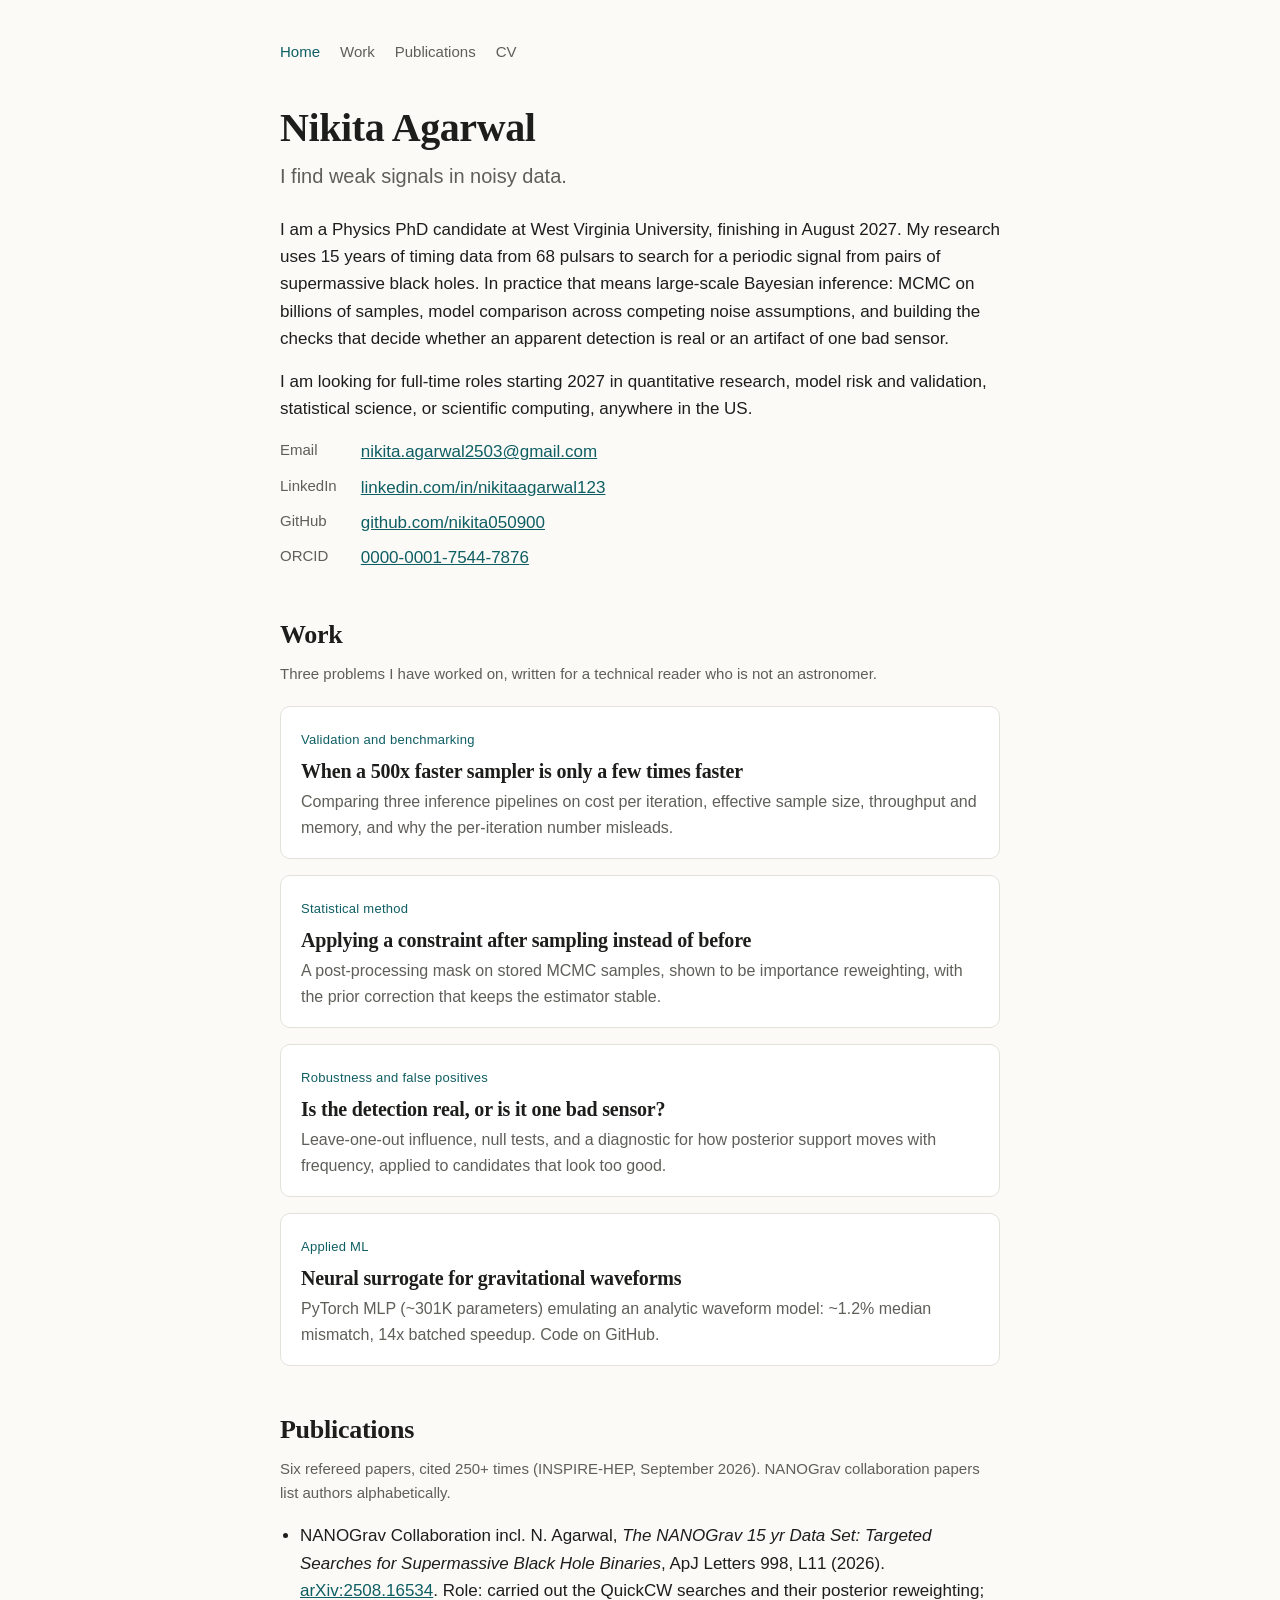
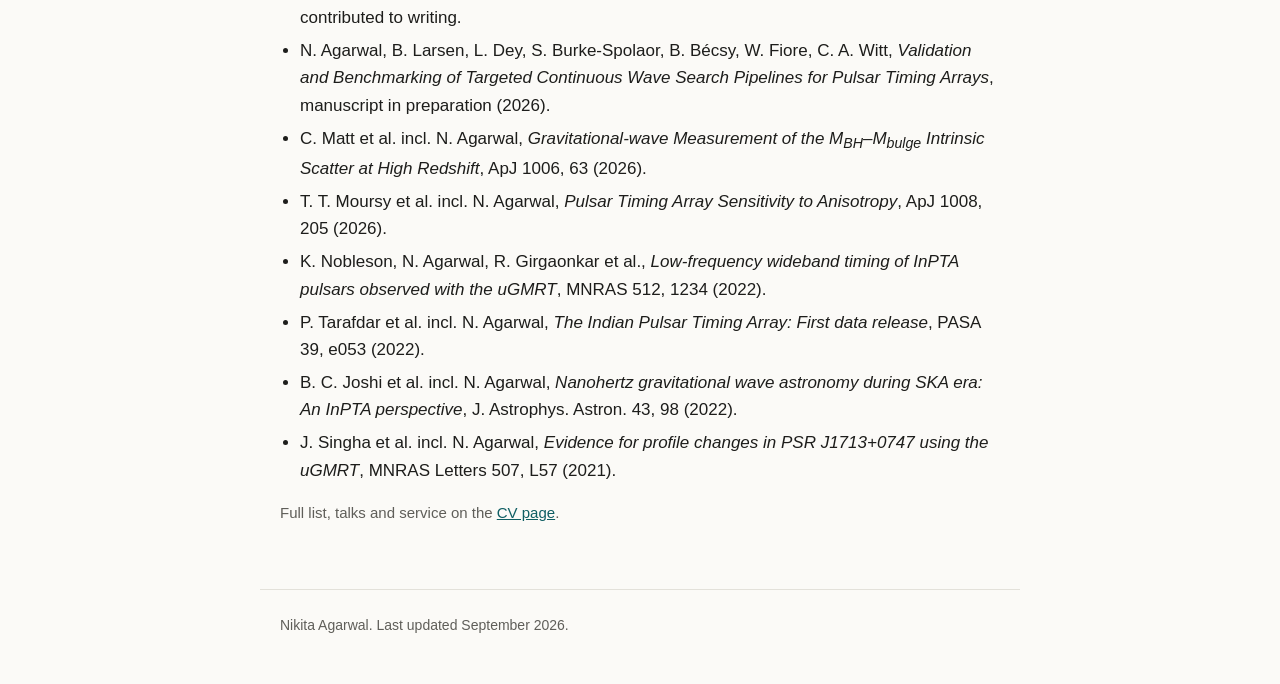
==== index.html @ 9b52d71b "Add files via upload" ====
<!doctype html>
<html lang="en">
<head>
<meta charset="utf-8">
<meta name="viewport" content="width=device-width, initial-scale=1">
<title>Nikita Agarwal</title>
<meta name="description" content="Nikita Agarwal. Physics PhD candidate working on Bayesian inference and signal detection at scale. Looking for quantitative research, model validation, statistical science and scientific computing roles starting 2027.">
<link rel="stylesheet" href="style.css">
</head>
<body>
<header>
  <nav>
    <a href="index.html" aria-current="page">Home</a>
    <a href="index.html#work">Work</a>
    <a href="index.html#publications">Publications</a>
    <a href="cv.html">CV</a>
  </nav>
  <h1>Nikita Agarwal</h1>
  <p class="lede">I find weak signals in noisy data.</p>
</header>

<main>
  <p>I am a Physics PhD candidate at West Virginia University, finishing in August 2027. My research uses 15 years of timing data from 68 pulsars to search for a periodic signal from pairs of supermassive black holes. In practice that means large-scale Bayesian inference: MCMC on billions of samples, model comparison across competing noise assumptions, and building the checks that decide whether an apparent detection is real or an artifact of one bad sensor.</p>
  <p>I am looking for full-time roles starting 2027 in quantitative research, model risk and validation, statistical science, or scientific computing, anywhere in the US.</p>

  <dl class="kv">
    <dt>Email</dt><dd><a href="mailto:nikita.agarwal2503@gmail.com">nikita.agarwal2503@gmail.com</a></dd>
    <dt>LinkedIn</dt><dd><a href="https://www.linkedin.com/in/nikitaagarwal123">linkedin.com/in/nikitaagarwal123</a></dd>
    <dt>GitHub</dt><dd><a href="https://github.com/nikita050900">github.com/nikita050900</a></dd>
    <dt>ORCID</dt><dd><a href="https://orcid.org/0000-0001-7544-7876">0000-0001-7544-7876</a></dd>
  </dl>

  <h2 id="work">Work</h2>
  <p class="meta">Three problems I have worked on, written for a technical reader who is not an astronomer.</p>
  <div class="cards">
    <a class="card" href="work/benchmarking.html">
      <span class="tag">Validation and benchmarking</span>
      <h3>When a 500x faster sampler is only a few times faster</h3>
      <p>Comparing three inference pipelines on cost per iteration, effective sample size, throughput and memory, and why the per-iteration number misleads.</p>
    </a>
    <a class="card" href="work/constraints.html">
      <span class="tag">Statistical method</span>
      <h3>Applying a constraint after sampling instead of before</h3>
      <p>A post-processing mask on stored MCMC samples, shown to be importance reweighting, with the prior correction that keeps the estimator stable.</p>
    </a>
    <a class="card" href="work/vetting.html">
      <span class="tag">Robustness and false positives</span>
      <h3>Is the detection real, or is it one bad sensor?</h3>
      <p>Leave-one-out influence, null tests, and a diagnostic for how posterior support moves with frequency, applied to candidates that look too good.</p>
    </a>
    <a class="card" href="https://github.com/nikita050900/gw-surrogate">
      <span class="tag">Applied ML</span>
      <h3>Neural surrogate for gravitational waveforms</h3>
      <p>PyTorch MLP (~301K parameters) emulating an analytic waveform model: ~1.2% median mismatch, 14x batched speedup. Code on GitHub.</p>
    </a>
  </div>

  <h2 id="publications">Publications</h2>
  <p class="meta">Six refereed papers, cited 250+ times (INSPIRE-HEP, September 2026). NANOGrav collaboration papers list authors alphabetically.</p>
  <ul>
    <li>NANOGrav Collaboration incl. N. Agarwal, <em>The NANOGrav 15 yr Data Set: Targeted Searches for Supermassive Black Hole Binaries</em>, ApJ Letters 998, L11 (2026). <a href="https://arxiv.org/abs/2508.16534">arXiv:2508.16534</a>. Role: carried out the QuickCW searches and their posterior reweighting; contributed to writing.</li>
    <li>N. Agarwal, B. Larsen, L. Dey, S. Burke-Spolaor, B. Bécsy, W. Fiore, C. A. Witt, <em>Validation and Benchmarking of Targeted Continuous Wave Search Pipelines for Pulsar Timing Arrays</em>, manuscript in preparation (2026).</li>
    <li>C. Matt et al. incl. N. Agarwal, <em>Gravitational-wave Measurement of the M<sub>BH</sub>–M<sub>bulge</sub> Intrinsic Scatter at High Redshift</em>, ApJ 1006, 63 (2026).</li>
    <li>T. T. Moursy et al. incl. N. Agarwal, <em>Pulsar Timing Array Sensitivity to Anisotropy</em>, ApJ 1008, 205 (2026).</li>
    <li>K. Nobleson, N. Agarwal, R. Girgaonkar et al., <em>Low-frequency wideband timing of InPTA pulsars observed with the uGMRT</em>, MNRAS 512, 1234 (2022).</li>
    <li>P. Tarafdar et al. incl. N. Agarwal, <em>The Indian Pulsar Timing Array: First data release</em>, PASA 39, e053 (2022).</li>
    <li>B. C. Joshi et al. incl. N. Agarwal, <em>Nanohertz gravitational wave astronomy during SKA era: An InPTA perspective</em>, J. Astrophys. Astron. 43, 98 (2022).</li>
    <li>J. Singha et al. incl. N. Agarwal, <em>Evidence for profile changes in PSR J1713+0747 using the uGMRT</em>, MNRAS Letters 507, L57 (2021).</li>
  </ul>
  <p class="meta">Full list, talks and service on the <a href="cv.html">CV page</a>.</p>
</main>

<footer>
  Nikita Agarwal. Last updated September 2026.
</footer>
</body>
</html>
---- style.css ----
:root {
  --bg: #fbfaf7;
  --fg: #1d1d1b;
  --muted: #5f5e59;
  --accent: #0f5e63;
  --line: #e3e1da;
  --card: #ffffff;
  --maxw: 760px;
}
@media (prefers-color-scheme: dark) {
  :root {
    --bg: #14151a;
    --fg: #ececea;
    --muted: #a3a29b;
    --accent: #6fc5c8;
    --line: #2b2d35;
    --card: #1b1d24;
  }
}
* { box-sizing: border-box; }
html { -webkit-text-size-adjust: 100%; }
body {
  margin: 0;
  background: var(--bg);
  color: var(--fg);
  font: 17px/1.6 -apple-system, BlinkMacSystemFont, "Segoe UI", Roboto, Helvetica, Arial, sans-serif;
}
main, header, footer { max-width: var(--maxw); margin: 0 auto; padding: 0 20px; }
header { padding-top: 40px; }
nav { display: flex; gap: 20px; font-size: 15px; margin-bottom: 40px; }
nav a { color: var(--muted); text-decoration: none; }
nav a:hover, nav a[aria-current="page"] { color: var(--accent); }
h1, h2, h3 { font-family: Georgia, "Times New Roman", serif; font-weight: 600; line-height: 1.2; letter-spacing: -0.01em; }
h1 { font-size: 40px; margin: 0 0 8px; }
h2 { font-size: 26px; margin: 48px 0 12px; }
h3 { font-size: 20px; margin: 28px 0 8px; }
.lede { font-size: 20px; color: var(--muted); margin: 0 0 24px; }
a { color: var(--accent); }
p { margin: 0 0 16px; }
.cards { display: grid; gap: 16px; margin: 20px 0; }
.card { display: block; padding: 18px 20px; border: 1px solid var(--line); border-radius: 10px; background: var(--card); text-decoration: none; color: inherit; }
.card:hover { border-color: var(--accent); }
.card h3 { margin: 0 0 6px; }
.card p { margin: 0; color: var(--muted); font-size: 16px; }
.card .tag { display: inline-block; font-size: 13px; color: var(--accent); margin-bottom: 8px; letter-spacing: 0.02em; }
ul { padding-left: 20px; }
li { margin-bottom: 6px; }
.meta { color: var(--muted); font-size: 15px; }
.kv { display: grid; grid-template-columns: 1fr; gap: 8px 24px; margin: 16px 0; }
@media (min-width: 560px) { .kv { grid-template-columns: max-content 1fr; } }
.kv dt { color: var(--muted); font-size: 15px; }
.kv dd { margin: 0; }
footer { border-top: 1px solid var(--line); margin-top: 64px; padding: 24px 20px 48px; color: var(--muted); font-size: 14px; }
figure { margin: 24px 0; padding: 16px 20px; border-left: 3px solid var(--accent); background: var(--card); border-radius: 0 8px 8px 0; }
figure p { margin: 0; }
figcaption { color: var(--muted); font-size: 14px; margin-top: 8px; }
table { border-collapse: collapse; width: 100%; font-size: 15px; margin: 16px 0; }
th, td { text-align: left; padding: 8px 10px; border-bottom: 1px solid var(--line); vertical-align: top; }
th { color: var(--muted); font-weight: 600; }
code { font-family: ui-monospace, SFMono-Regular, Menlo, monospace; font-size: 0.92em; }
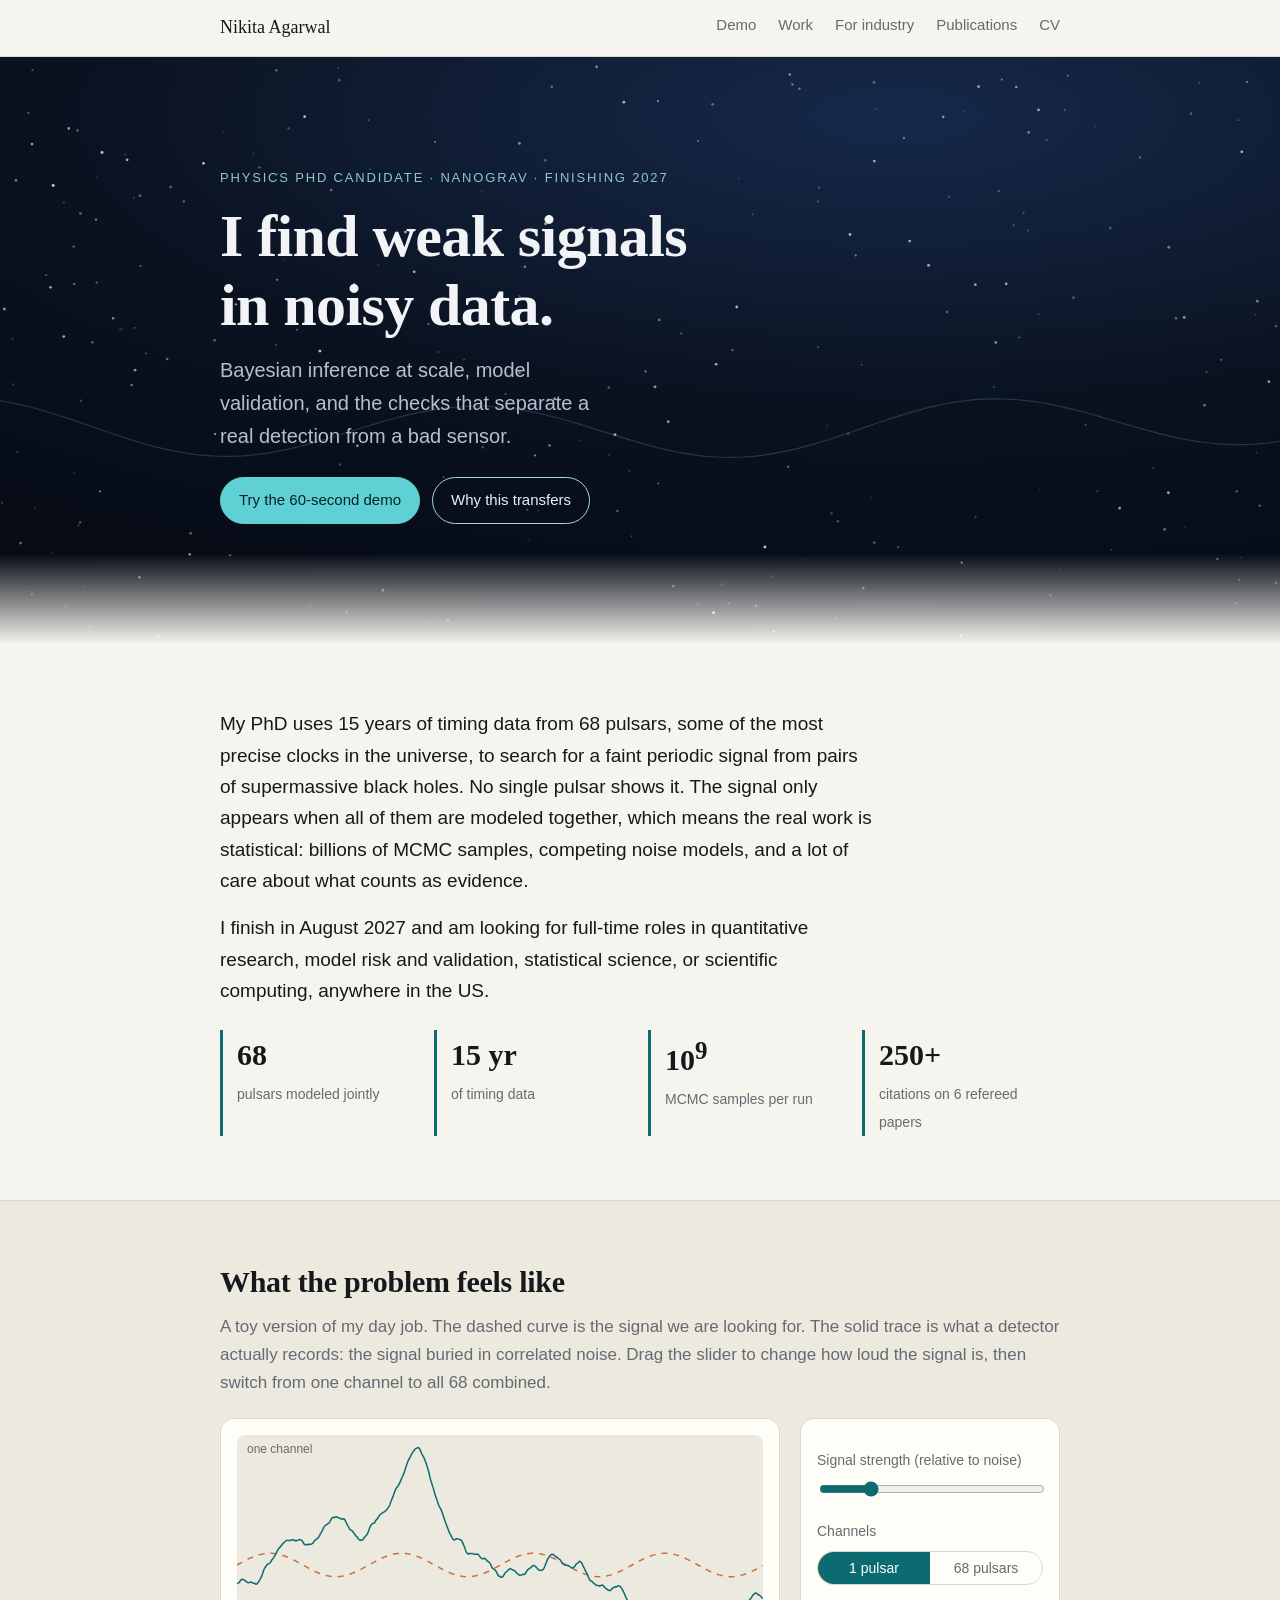
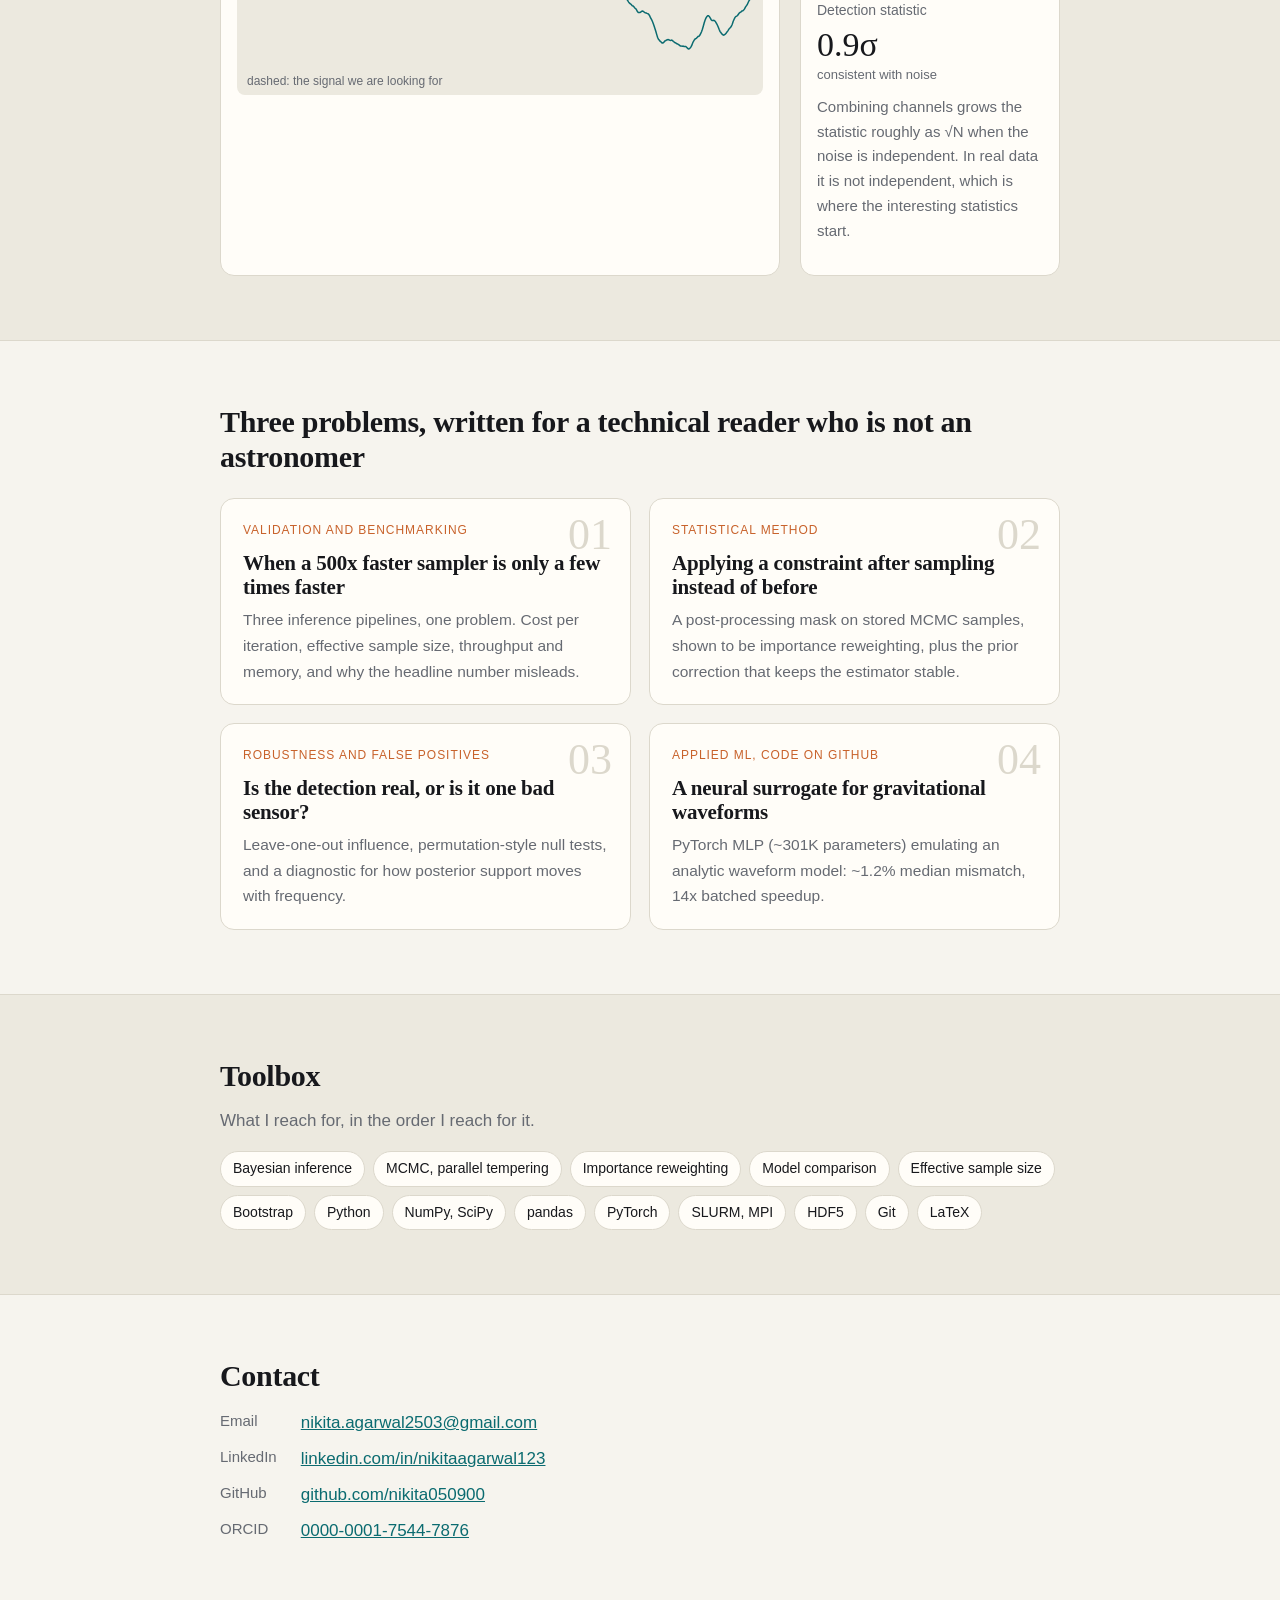
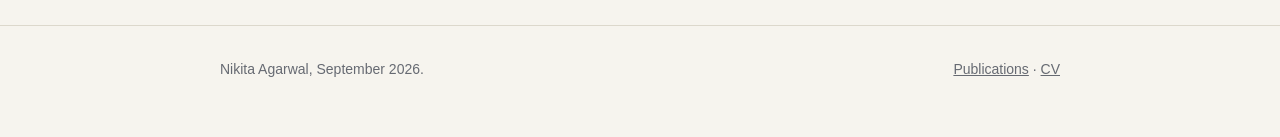
==== commit 242ca5e1: "Add files via upload" ====
--- a/index.html
+++ b/index.html
@@ -4,74 +4,128 @@
 <meta charset="utf-8">
 <meta name="viewport" content="width=device-width, initial-scale=1">
 <title>Nikita Agarwal</title>
-<meta name="description" content="Nikita Agarwal. Physics PhD candidate working on Bayesian inference and signal detection at scale. Looking for quantitative research, model validation, statistical science and scientific computing roles starting 2027.">
+<meta name="description" content="Nikita Agarwal finds weak signals in noisy data. Physics PhD candidate working on Bayesian inference at scale; looking for quantitative research, model validation, statistical science and scientific computing roles from 2027.">
 <link rel="stylesheet" href="style.css">
 </head>
 <body>
-<header>
-  <nav>
-    <a href="index.html" aria-current="page">Home</a>
-    <a href="index.html#work">Work</a>
-    <a href="index.html#publications">Publications</a>
-    <a href="cv.html">CV</a>
-  </nav>
-  <h1>Nikita Agarwal</h1>
-  <p class="lede">I find weak signals in noisy data.</p>
+
+<div class="nav"><div class="wrap">
+  <a class="brand" href="index.html">Nikita Agarwal</a>
+  <ul>
+    <li><a href="#demo">Demo</a></li>
+    <li><a href="#work">Work</a></li>
+    <li><a href="industry.html">For industry</a></li>
+    <li><a href="publications.html">Publications</a></li>
+    <li><a href="cv.html">CV</a></li>
+  </ul>
+</div></div>
+
+<header class="hero">
+  <canvas id="heroCanvas" aria-hidden="true"></canvas>
+  <div class="wrap">
+    <div>
+      <div class="eyebrow">Physics PhD candidate · NANOGrav · finishing 2027</div>
+      <h1>I find weak signals in noisy data.</h1>
+      <p class="tag">Bayesian inference at scale, model validation, and the checks that separate a real detection from a bad sensor.</p>
+      <div class="cta">
+        <a class="btn primary" href="#demo">Try the 60-second demo</a>
+        <a class="btn" href="industry.html">Why this transfers</a>
+      </div>
+    </div>
+    <img class="portrait" src="photo.jpg" alt="Nikita Agarwal" onerror="this.hidden=true">
+  </div>
 </header>
 
-<main>
-  <p>I am a Physics PhD candidate at West Virginia University, finishing in August 2027. My research uses 15 years of timing data from 68 pulsars to search for a periodic signal from pairs of supermassive black holes. In practice that means large-scale Bayesian inference: MCMC on billions of samples, model comparison across competing noise assumptions, and building the checks that decide whether an apparent detection is real or an artifact of one bad sensor.</p>
-  <p>I am looking for full-time roles starting 2027 in quantitative research, model risk and validation, statistical science, or scientific computing, anywhere in the US.</p>
+<section id="about">
+  <div class="wrap reveal">
+    <p class="lead">My PhD uses 15 years of timing data from 68 pulsars, some of the most precise clocks in the universe, to search for a faint periodic signal from pairs of supermassive black holes. No single pulsar shows it. The signal only appears when all of them are modeled together, which means the real work is statistical: billions of MCMC samples, competing noise models, and a lot of care about what counts as evidence.</p>
+    <p class="lead">I finish in August 2027 and am looking for full-time roles in quantitative research, model risk and validation, statistical science, or scientific computing, anywhere in the US.</p>
+    <div class="facts">
+      <div class="fact"><b>68</b><span>pulsars modeled jointly</span></div>
+      <div class="fact"><b>15 yr</b><span>of timing data</span></div>
+      <div class="fact"><b>10<sup>9</sup></b><span>MCMC samples per run</span></div>
+      <div class="fact"><b>250+</b><span>citations on 6 refereed papers</span></div>
+    </div>
+  </div>
+</section>
 
-  <dl class="kv">
-    <dt>Email</dt><dd><a href="mailto:nikita.agarwal2503@gmail.com">nikita.agarwal2503@gmail.com</a></dd>
-    <dt>LinkedIn</dt><dd><a href="https://www.linkedin.com/in/nikitaagarwal123">linkedin.com/in/nikitaagarwal123</a></dd>
-    <dt>GitHub</dt><dd><a href="https://github.com/nikita050900">github.com/nikita050900</a></dd>
-    <dt>ORCID</dt><dd><a href="https://orcid.org/0000-0001-7544-7876">0000-0001-7544-7876</a></dd>
-  </dl>
+<section id="demo" class="alt">
+  <div class="wrap reveal">
+    <h2>What the problem feels like</h2>
+    <p class="muted">A toy version of my day job. The dashed curve is the signal we are looking for. The solid trace is what a detector actually records: the signal buried in correlated noise. Drag the slider to change how loud the signal is, then switch from one channel to all 68 combined.</p>
+    <div class="demo">
+      <div class="panel"><canvas id="demoCanvas"></canvas></div>
+      <div class="panel">
+        <label for="amp">Signal strength (relative to noise)</label>
+        <input id="amp" type="range" min="0" max="120" value="25">
+        <label>Channels</label>
+        <div class="seg">
+          <button type="button" data-mode="one" class="on">1 pulsar</button>
+          <button type="button" data-mode="all">68 pulsars</button>
+        </div>
+        <label>Detection statistic</label>
+        <div class="stat"><span id="snr">0.0σ</span><small id="verdict">consistent with noise</small></div>
+        <p class="small muted" style="margin-top:14px">Combining channels grows the statistic roughly as √N when the noise is independent. In real data it is not independent, which is where the interesting statistics start.</p>
+      </div>
+    </div>
+  </div>
+</section>
 
-  <h2 id="work">Work</h2>
-  <p class="meta">Three problems I have worked on, written for a technical reader who is not an astronomer.</p>
-  <div class="cards">
-    <a class="card" href="work/benchmarking.html">
-      <span class="tag">Validation and benchmarking</span>
-      <h3>When a 500x faster sampler is only a few times faster</h3>
-      <p>Comparing three inference pipelines on cost per iteration, effective sample size, throughput and memory, and why the per-iteration number misleads.</p>
-    </a>
-    <a class="card" href="work/constraints.html">
-      <span class="tag">Statistical method</span>
-      <h3>Applying a constraint after sampling instead of before</h3>
-      <p>A post-processing mask on stored MCMC samples, shown to be importance reweighting, with the prior correction that keeps the estimator stable.</p>
-    </a>
-    <a class="card" href="work/vetting.html">
-      <span class="tag">Robustness and false positives</span>
-      <h3>Is the detection real, or is it one bad sensor?</h3>
-      <p>Leave-one-out influence, null tests, and a diagnostic for how posterior support moves with frequency, applied to candidates that look too good.</p>
-    </a>
-    <a class="card" href="https://github.com/nikita050900/gw-surrogate">
-      <span class="tag">Applied ML</span>
-      <h3>Neural surrogate for gravitational waveforms</h3>
-      <p>PyTorch MLP (~301K parameters) emulating an analytic waveform model: ~1.2% median mismatch, 14x batched speedup. Code on GitHub.</p>
-    </a>
+<section id="work">
+  <div class="wrap reveal">
+    <h2>Three problems, written for a technical reader who is not an astronomer</h2>
+    <div class="grid">
+      <a class="card" href="work/benchmarking.html">
+        <span class="num">01</span>
+        <div class="kicker">Validation and benchmarking</div>
+        <h3>When a 500x faster sampler is only a few times faster</h3>
+        <p>Three inference pipelines, one problem. Cost per iteration, effective sample size, throughput and memory, and why the headline number misleads.</p>
+      </a>
+      <a class="card" href="work/constraints.html">
+        <span class="num">02</span>
+        <div class="kicker">Statistical method</div>
+        <h3>Applying a constraint after sampling instead of before</h3>
+        <p>A post-processing mask on stored MCMC samples, shown to be importance reweighting, plus the prior correction that keeps the estimator stable.</p>
+      </a>
+      <a class="card" href="work/vetting.html">
+        <span class="num">03</span>
+        <div class="kicker">Robustness and false positives</div>
+        <h3>Is the detection real, or is it one bad sensor?</h3>
+        <p>Leave-one-out influence, permutation-style null tests, and a diagnostic for how posterior support moves with frequency.</p>
+      </a>
+      <a class="card" href="https://github.com/nikita050900/gw-surrogate">
+        <span class="num">04</span>
+        <div class="kicker">Applied ML, code on GitHub</div>
+        <h3>A neural surrogate for gravitational waveforms</h3>
+        <p>PyTorch MLP (~301K parameters) emulating an analytic waveform model: ~1.2% median mismatch, 14x batched speedup.</p>
+      </a>
+    </div>
   </div>
+</section>
 
-  <h2 id="publications">Publications</h2>
-  <p class="meta">Six refereed papers, cited 250+ times (INSPIRE-HEP, September 2026). NANOGrav collaboration papers list authors alphabetically.</p>
-  <ul>
-    <li>NANOGrav Collaboration incl. N. Agarwal, <em>The NANOGrav 15 yr Data Set: Targeted Searches for Supermassive Black Hole Binaries</em>, ApJ Letters 998, L11 (2026). <a href="https://arxiv.org/abs/2508.16534">arXiv:2508.16534</a>. Role: carried out the QuickCW searches and their posterior reweighting; contributed to writing.</li>
-    <li>N. Agarwal, B. Larsen, L. Dey, S. Burke-Spolaor, B. Bécsy, W. Fiore, C. A. Witt, <em>Validation and Benchmarking of Targeted Continuous Wave Search Pipelines for Pulsar Timing Arrays</em>, manuscript in preparation (2026).</li>
-    <li>C. Matt et al. incl. N. Agarwal, <em>Gravitational-wave Measurement of the M<sub>BH</sub>–M<sub>bulge</sub> Intrinsic Scatter at High Redshift</em>, ApJ 1006, 63 (2026).</li>
-    <li>T. T. Moursy et al. incl. N. Agarwal, <em>Pulsar Timing Array Sensitivity to Anisotropy</em>, ApJ 1008, 205 (2026).</li>
-    <li>K. Nobleson, N. Agarwal, R. Girgaonkar et al., <em>Low-frequency wideband timing of InPTA pulsars observed with the uGMRT</em>, MNRAS 512, 1234 (2022).</li>
-    <li>P. Tarafdar et al. incl. N. Agarwal, <em>The Indian Pulsar Timing Array: First data release</em>, PASA 39, e053 (2022).</li>
-    <li>B. C. Joshi et al. incl. N. Agarwal, <em>Nanohertz gravitational wave astronomy during SKA era: An InPTA perspective</em>, J. Astrophys. Astron. 43, 98 (2022).</li>
-    <li>J. Singha et al. incl. N. Agarwal, <em>Evidence for profile changes in PSR J1713+0747 using the uGMRT</em>, MNRAS Letters 507, L57 (2021).</li>
-  </ul>
-  <p class="meta">Full list, talks and service on the <a href="cv.html">CV page</a>.</p>
-</main>
+<section id="toolbox" class="alt">
+  <div class="wrap reveal">
+    <h2>Toolbox</h2>
+    <p class="muted">What I reach for, in the order I reach for it.</p>
+    <div class="chips">
+      <span class="chip">Bayesian inference</span><span class="chip">MCMC, parallel tempering</span><span class="chip">Importance reweighting</span><span class="chip">Model comparison</span><span class="chip">Effective sample size</span><span class="chip">Bootstrap</span><span class="chip">Python</span><span class="chip">NumPy, SciPy</span><span class="chip">pandas</span><span class="chip">PyTorch</span><span class="chip">SLURM, MPI</span><span class="chip">HDF5</span><span class="chip">Git</span><span class="chip">LaTeX</span>
+    </div>
+  </div>
+</section>
 
-<footer>
-  Nikita Agarwal. Last updated September 2026.
-</footer>
+<section id="contact">
+  <div class="wrap reveal">
+    <h2>Contact</h2>
+    <dl class="kv">
+      <dt>Email</dt><dd><a href="mailto:nikita.agarwal2503@gmail.com">nikita.agarwal2503@gmail.com</a></dd>
+      <dt>LinkedIn</dt><dd><a href="https://www.linkedin.com/in/nikitaagarwal123">linkedin.com/in/nikitaagarwal123</a></dd>
+      <dt>GitHub</dt><dd><a href="https://github.com/nikita050900">github.com/nikita050900</a></dd>
+      <dt>ORCID</dt><dd><a href="https://orcid.org/0000-0001-7544-7876">0000-0001-7544-7876</a></dd>
+    </dl>
+  </div>
+</section>
+
+<footer><div class="wrap"><span>Nikita Agarwal, September 2026.</span><span><a href="publications.html">Publications</a> · <a href="cv.html">CV</a></span></div></footer>
+<script src="script.js"></script>
 </body>
 </html>
--- a/style.css
+++ b/style.css
@@ -1,60 +1,144 @@
 :root {
-  --bg: #fbfaf7;
-  --fg: #1d1d1b;
-  --muted: #5f5e59;
-  --accent: #0f5e63;
-  --line: #e3e1da;
-  --card: #ffffff;
-  --maxw: 760px;
+  --bg: #f6f4ee;
+  --bg2: #ecE9df;
+  --fg: #17181c;
+  --muted: #666a72;
+  --accent: #0b6b70;
+  --accent2: #c8622b;
+  --line: #dcd8cc;
+  --card: #fffdf8;
+  --maxw: 880px;
+  --serif: Georgia, "Times New Roman", serif;
+  --sans: -apple-system, BlinkMacSystemFont, "Segoe UI", Roboto, Helvetica, Arial, sans-serif;
 }
 @media (prefers-color-scheme: dark) {
   :root {
-    --bg: #14151a;
-    --fg: #ececea;
-    --muted: #a3a29b;
-    --accent: #6fc5c8;
-    --line: #2b2d35;
-    --card: #1b1d24;
+    --bg: #101216; --bg2: #171a20; --fg: #ebe9e2; --muted: #9a9ea8;
+    --accent: #5fd0d3; --accent2: #f0925f; --line: #262a33; --card: #171a20;
   }
 }
 * { box-sizing: border-box; }
-html { -webkit-text-size-adjust: 100%; }
-body {
-  margin: 0;
-  background: var(--bg);
-  color: var(--fg);
-  font: 17px/1.6 -apple-system, BlinkMacSystemFont, "Segoe UI", Roboto, Helvetica, Arial, sans-serif;
-}
-main, header, footer { max-width: var(--maxw); margin: 0 auto; padding: 0 20px; }
-header { padding-top: 40px; }
-nav { display: flex; gap: 20px; font-size: 15px; margin-bottom: 40px; }
-nav a { color: var(--muted); text-decoration: none; }
-nav a:hover, nav a[aria-current="page"] { color: var(--accent); }
-h1, h2, h3 { font-family: Georgia, "Times New Roman", serif; font-weight: 600; line-height: 1.2; letter-spacing: -0.01em; }
-h1 { font-size: 40px; margin: 0 0 8px; }
-h2 { font-size: 26px; margin: 48px 0 12px; }
-h3 { font-size: 20px; margin: 28px 0 8px; }
-.lede { font-size: 20px; color: var(--muted); margin: 0 0 24px; }
+html { scroll-behavior: smooth; -webkit-text-size-adjust: 100%; }
+body { margin: 0; background: var(--bg); color: var(--fg); font: 17px/1.65 var(--sans); }
 a { color: var(--accent); }
+h1, h2, h3 { font-family: var(--serif); font-weight: 600; line-height: 1.15; letter-spacing: -0.01em; margin: 0; }
+h2 { font-size: 30px; margin-bottom: 14px; }
+h3 { font-size: 21px; }
 p { margin: 0 0 16px; }
-.cards { display: grid; gap: 16px; margin: 20px 0; }
-.card { display: block; padding: 18px 20px; border: 1px solid var(--line); border-radius: 10px; background: var(--card); text-decoration: none; color: inherit; }
-.card:hover { border-color: var(--accent); }
-.card h3 { margin: 0 0 6px; }
-.card p { margin: 0; color: var(--muted); font-size: 16px; }
-.card .tag { display: inline-block; font-size: 13px; color: var(--accent); margin-bottom: 8px; letter-spacing: 0.02em; }
-ul { padding-left: 20px; }
-li { margin-bottom: 6px; }
-.meta { color: var(--muted); font-size: 15px; }
+.wrap { max-width: var(--maxw); margin: 0 auto; padding: 0 20px; }
+.muted { color: var(--muted); }
+.small { font-size: 15px; }
+
+/* nav */
+.nav { position: sticky; top: 0; z-index: 10; background: color-mix(in srgb, var(--bg) 88%, transparent); backdrop-filter: blur(8px); border-bottom: 1px solid var(--line); }
+.nav .wrap { display: flex; align-items: center; justify-content: space-between; height: 56px; }
+.nav .brand { font-family: var(--serif); font-size: 18px; color: var(--fg); text-decoration: none; }
+.nav ul { list-style: none; margin: 0; padding: 0; display: flex; gap: 22px; }
+.nav a { color: var(--muted); text-decoration: none; font-size: 15px; }
+.nav a:hover, .nav a[aria-current="page"] { color: var(--accent); }
+
+/* hero: deep-sky panel, always dark */
+.hero { position: relative; overflow: hidden; background: radial-gradient(120% 90% at 70% 10%, #16294a 0%, #0a1220 55%, #060b15 100%); color: #f1f3f7; }
+.hero canvas { position: absolute; inset: 0; width: 100%; height: 100%; }
+.hero::after { content: ""; position: absolute; left: 0; right: 0; bottom: 0; height: 90px; background: linear-gradient(to bottom, transparent, var(--bg)); pointer-events: none; }
+.hero .tag { color: #b6bfd0; }
+.hero .btn { border-color: #9fd9dc; color: #dff7f8; }
+.hero .btn.primary { background: #5fd0d3; border-color: #5fd0d3; color: #06222a; }
+.hero .btn:hover { background: #5fd0d3; color: #06222a; }
+.hero .eyebrow { font-size: 13px; letter-spacing: .14em; text-transform: uppercase; color: #8fc7cb; margin-bottom: 14px; }
+.hero .wrap { position: relative; display: grid; grid-template-columns: 1fr; gap: 28px; padding: 64px 20px 56px; align-items: center; }
+@media (min-width: 720px) { .hero .wrap { grid-template-columns: 1.4fr 1fr; padding: 110px 20px 120px; min-height: 520px; } }
+.hero h1 { font-size: clamp(38px, 6vw, 60px); margin-bottom: 14px; }
+.hero .tag { font-size: 20px; margin-bottom: 24px; max-width: 34ch; }
+.hero .cta { display: flex; flex-wrap: wrap; gap: 12px; }
+.btn { display: inline-block; padding: 10px 18px; border-radius: 999px; text-decoration: none; font-size: 15px; border: 1px solid var(--accent); color: var(--accent); background: transparent; transition: background .15s, color .15s; cursor: pointer; font-family: var(--sans); }
+.btn.primary { background: var(--accent); color: #fff; }
+.btn:hover { background: var(--accent); color: #fff; }
+.portrait { justify-self: center; width: min(260px, 70vw); aspect-ratio: 1; border-radius: 50%; object-fit: cover; object-position: 50% 20%; border: 3px solid rgba(255,255,255,.85); box-shadow: 0 0 0 10px rgba(95,208,211,.18), 0 30px 60px rgba(0,0,0,.45); }
+.portrait[hidden] { display: none; }
+
+/* sections */
+section { padding: 64px 0; border-bottom: 1px solid var(--line); }
+section.alt { background: var(--bg2); }
+body.js .reveal { opacity: 0; transform: translateY(14px); transition: opacity .6s ease, transform .6s ease; }
+body.js .reveal.in { opacity: 1; transform: none; }
+.lead { font-size: 19px; max-width: 62ch; }
+
+/* demo */
+.demo { display: grid; grid-template-columns: 1fr; gap: 20px; margin-top: 20px; }
+@media (min-width: 760px) { .demo { grid-template-columns: 1fr 260px; } }
+.demo .panel { background: var(--card); border: 1px solid var(--line); border-radius: 14px; padding: 16px; }
+.demo canvas { width: 100%; height: 260px; display: block; border-radius: 8px; background: var(--bg2); }
+.demo label { display: block; font-size: 14px; color: var(--muted); margin: 14px 0 6px; }
+.demo input[type=range] { width: 100%; accent-color: var(--accent); }
+.demo .stat { font-family: var(--serif); font-size: 34px; line-height: 1; margin-top: 6px; }
+.demo .stat small { font-family: var(--sans); font-size: 13px; color: var(--muted); display: block; margin-top: 6px; }
+.seg { display: flex; border: 1px solid var(--line); border-radius: 999px; overflow: hidden; margin-top: 8px; }
+.seg button { flex: 1; border: 0; background: transparent; padding: 8px 6px; font: 14px var(--sans); color: var(--muted); cursor: pointer; }
+.seg button.on { background: var(--accent); color: #fff; }
+
+/* work cards */
+.grid { display: grid; grid-template-columns: 1fr; gap: 18px; margin-top: 24px; }
+@media (min-width: 720px) { .grid { grid-template-columns: 1fr 1fr; } }
+.card { position: relative; display: block; background: var(--card); border: 1px solid var(--line); border-radius: 14px; padding: 22px 22px 20px; text-decoration: none; color: inherit; transition: transform .18s, box-shadow .18s, border-color .18s; }
+.card:hover { transform: translateY(-3px); box-shadow: 0 14px 34px rgba(0,0,0,.10); border-color: var(--accent); }
+.card .kicker { font-size: 12px; letter-spacing: .08em; text-transform: uppercase; color: var(--accent2); margin-bottom: 10px; }
+.card h3 { margin-bottom: 8px; }
+.card p { margin: 0; color: var(--muted); font-size: 15.5px; }
+.card .num { position: absolute; top: 14px; right: 18px; font-family: var(--serif); font-size: 44px; color: var(--line); line-height: 1; }
+
+/* facts strip */
+.facts { display: grid; grid-template-columns: repeat(2, 1fr); gap: 16px; margin-top: 24px; }
+@media (min-width: 720px) { .facts { grid-template-columns: repeat(4, 1fr); } }
+.fact { border-left: 3px solid var(--accent); padding-left: 14px; }
+.fact b { display: block; font-family: var(--serif); font-size: 30px; font-weight: 600; }
+.fact span { font-size: 14px; color: var(--muted); }
+
+/* toolbox */
+.chips { display: flex; flex-wrap: wrap; gap: 8px; margin-top: 12px; }
+.chip { font-size: 14px; padding: 5px 12px; border-radius: 999px; background: var(--card); border: 1px solid var(--line); }
+
+/* publications */
+.pubs ol { padding-left: 1.4em; }
+.pubs li { margin-bottom: 14px; }
+.pubs h3 { margin: 30px 0 10px; }
+.pubs .role { display: block; color: var(--muted); font-size: 15px; }
+
+/* article pages */
+.article { padding: 56px 0 24px; }
+.article h1 { font-size: clamp(30px, 5vw, 44px); margin-bottom: 10px; }
+.article .lede { font-size: 20px; color: var(--muted); margin-bottom: 8px; }
+.article main { padding-bottom: 40px; }
+.article main h2 { font-size: 26px; margin: 40px 0 12px; }
+figure { margin: 24px 0; padding: 18px 22px; border-left: 3px solid var(--accent2); background: var(--card); border-radius: 0 10px 10px 0; }
+figure p { margin: 0; }
+figcaption { color: var(--muted); font-size: 14px; margin-top: 8px; }
 .kv { display: grid; grid-template-columns: 1fr; gap: 8px 24px; margin: 16px 0; }
 @media (min-width: 560px) { .kv { grid-template-columns: max-content 1fr; } }
 .kv dt { color: var(--muted); font-size: 15px; }
 .kv dd { margin: 0; }
-footer { border-top: 1px solid var(--line); margin-top: 64px; padding: 24px 20px 48px; color: var(--muted); font-size: 14px; }
-figure { margin: 24px 0; padding: 16px 20px; border-left: 3px solid var(--accent); background: var(--card); border-radius: 0 8px 8px 0; }
-figure p { margin: 0; }
-figcaption { color: var(--muted); font-size: 14px; margin-top: 8px; }
-table { border-collapse: collapse; width: 100%; font-size: 15px; margin: 16px 0; }
-th, td { text-align: left; padding: 8px 10px; border-bottom: 1px solid var(--line); vertical-align: top; }
-th { color: var(--muted); font-weight: 600; }
-code { font-family: ui-monospace, SFMono-Regular, Menlo, monospace; font-size: 0.92em; }
+ul { padding-left: 20px; } li { margin-bottom: 6px; }
+
+footer { padding: 32px 20px 56px; color: var(--muted); font-size: 14px; }
+footer .wrap { display: flex; flex-wrap: wrap; gap: 10px 24px; justify-content: space-between; }
+footer a { color: var(--muted); }
+@media (prefers-reduced-motion: reduce) { .reveal { transition: none; opacity: 1; transform: none; } html { scroll-behavior: auto; } }
+
+/* industry translation page */
+.split { display: grid; grid-template-columns: 1fr; gap: 14px; margin-top: 22px; }
+.row { display: grid; grid-template-columns: 1fr; gap: 6px 22px; background: var(--card); border: 1px solid var(--line); border-radius: 14px; padding: 16px 18px; cursor: pointer; transition: border-color .15s, transform .15s; }
+@media (min-width: 720px) { .row { grid-template-columns: 1fr 1fr; } }
+.row:hover { border-color: var(--accent); transform: translateY(-2px); }
+.row .side { font-size: 12px; letter-spacing: .08em; text-transform: uppercase; color: var(--muted); }
+.row .side.ind { color: var(--accent2); }
+.row h3 { font-size: 18px; margin: 2px 0 0; }
+.row .more { grid-column: 1 / -1; display: none; color: var(--muted); font-size: 15.5px; margin: 6px 0 0; padding-top: 10px; border-top: 1px dashed var(--line); }
+.row.open .more { display: block; }
+.row .hint { grid-column: 1 / -1; font-size: 12px; color: var(--muted); text-align: right; }
+.row.open .hint { display: none; }
+.roles { display: grid; grid-template-columns: 1fr; gap: 16px; margin-top: 20px; }
+@media (min-width: 720px) { .roles { grid-template-columns: repeat(2, 1fr); } }
+.role-card { background: var(--card); border: 1px solid var(--line); border-radius: 14px; padding: 18px 20px; }
+.role-card h3 { font-size: 19px; margin-bottom: 6px; }
+.role-card p { margin: 0; font-size: 15.5px; color: var(--muted); }
+.callout { border-left: 3px solid var(--accent); padding: 4px 0 4px 16px; font-size: 18px; max-width: 62ch; }
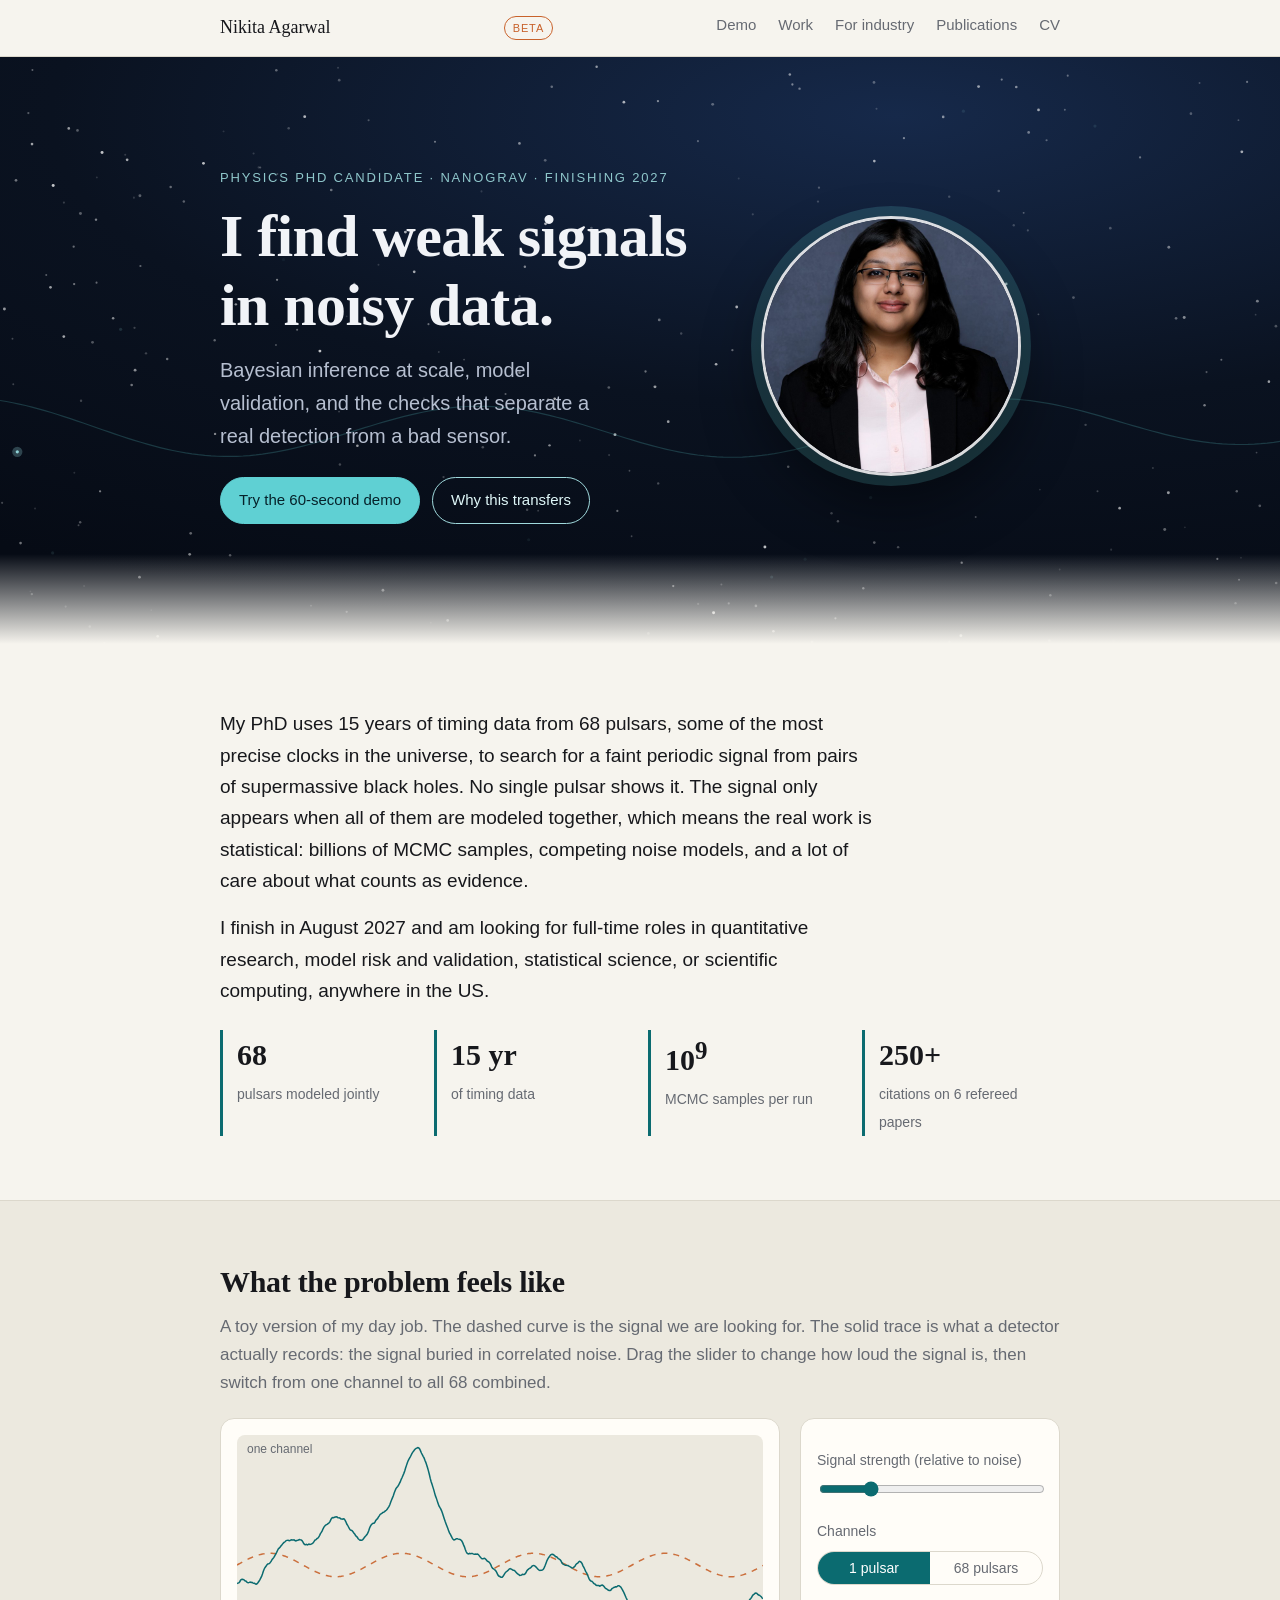
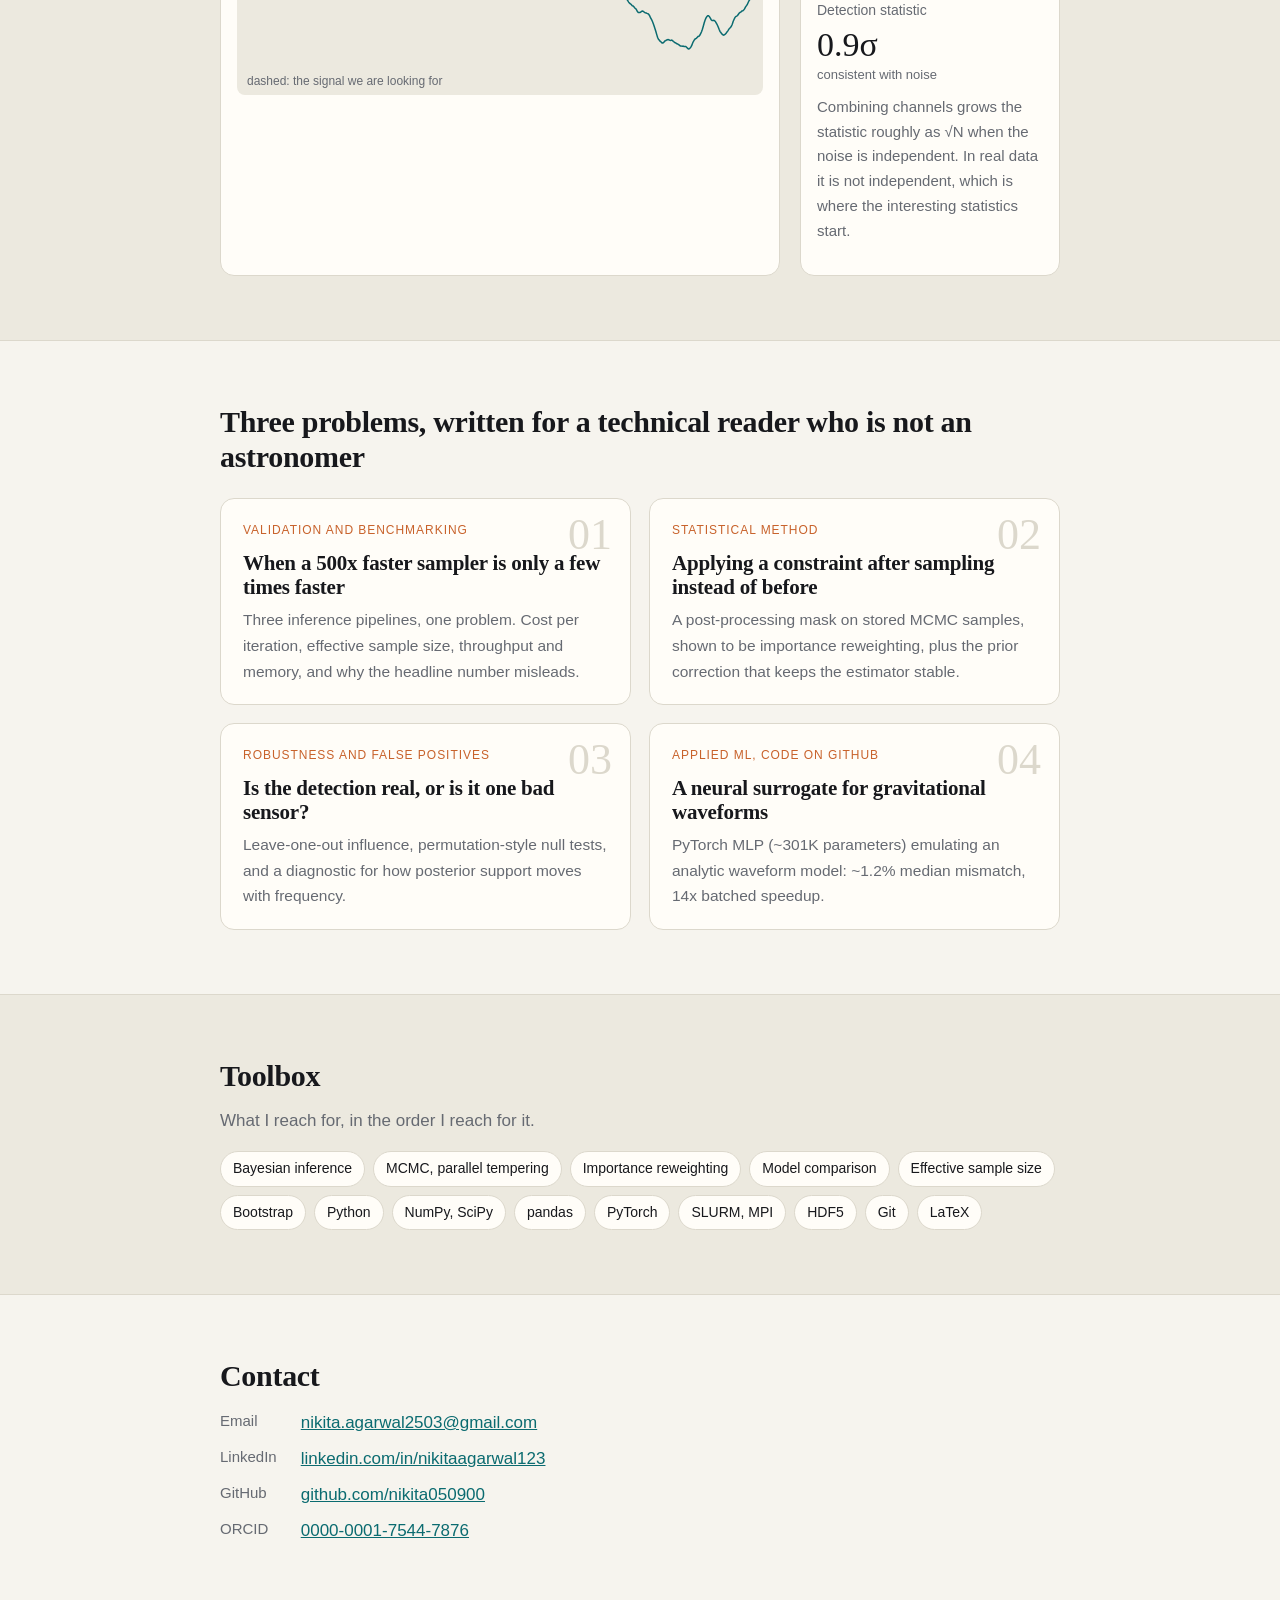
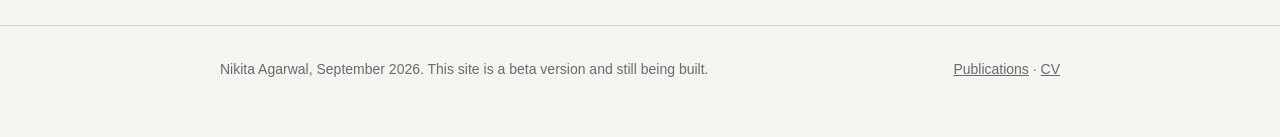
==== commit 9d9467fc: "Add files via upload" ====
--- a/index.html
+++ b/index.html
@@ -10,7 +10,7 @@
 <body>
 
 <div class="nav"><div class="wrap">
-  <a class="brand" href="index.html">Nikita Agarwal</a>
+  <a class="brand" href="index.html">Nikita Agarwal</a><span class="beta" title="This site is a work in progress">beta</span>
   <ul>
     <li><a href="#demo">Demo</a></li>
     <li><a href="#work">Work</a></li>
@@ -125,7 +125,7 @@
   </div>
 </section>
 
-<footer><div class="wrap"><span>Nikita Agarwal, September 2026.</span><span><a href="publications.html">Publications</a> · <a href="cv.html">CV</a></span></div></footer>
+<footer><div class="wrap"><span>Nikita Agarwal, September 2026. This site is a beta version and still being built.</span><span><a href="publications.html">Publications</a> · <a href="cv.html">CV</a></span></div></footer>
 <script src="script.js"></script>
 </body>
 </html>
--- a/style.css
+++ b/style.css
@@ -142,3 +142,5 @@
 .role-card h3 { font-size: 19px; margin-bottom: 6px; }
 .role-card p { margin: 0; font-size: 15.5px; color: var(--muted); }
 .callout { border-left: 3px solid var(--accent); padding: 4px 0 4px 16px; font-size: 18px; max-width: 62ch; }
+
+.beta { font-size: 11px; letter-spacing: .08em; text-transform: uppercase; color: var(--accent2); border: 1px solid var(--accent2); border-radius: 999px; padding: 2px 8px; margin-left: 10px; vertical-align: middle; }
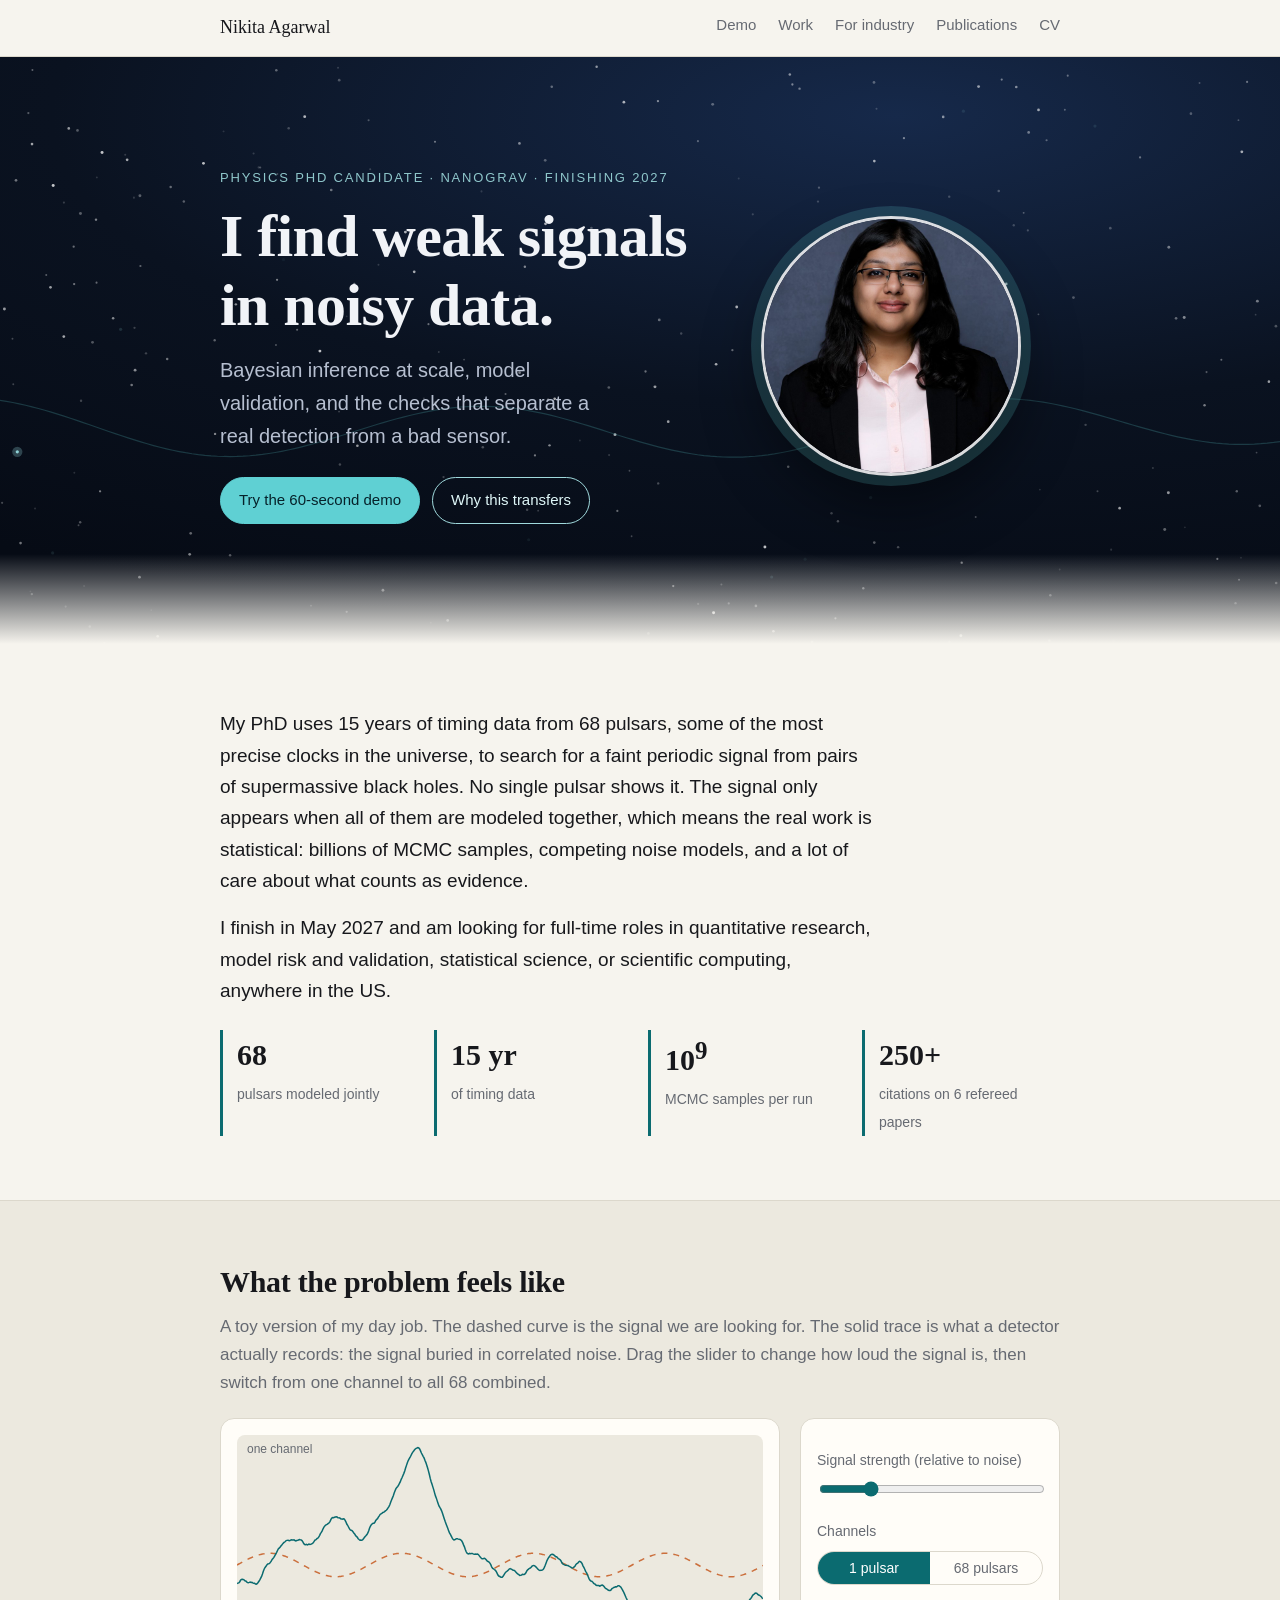
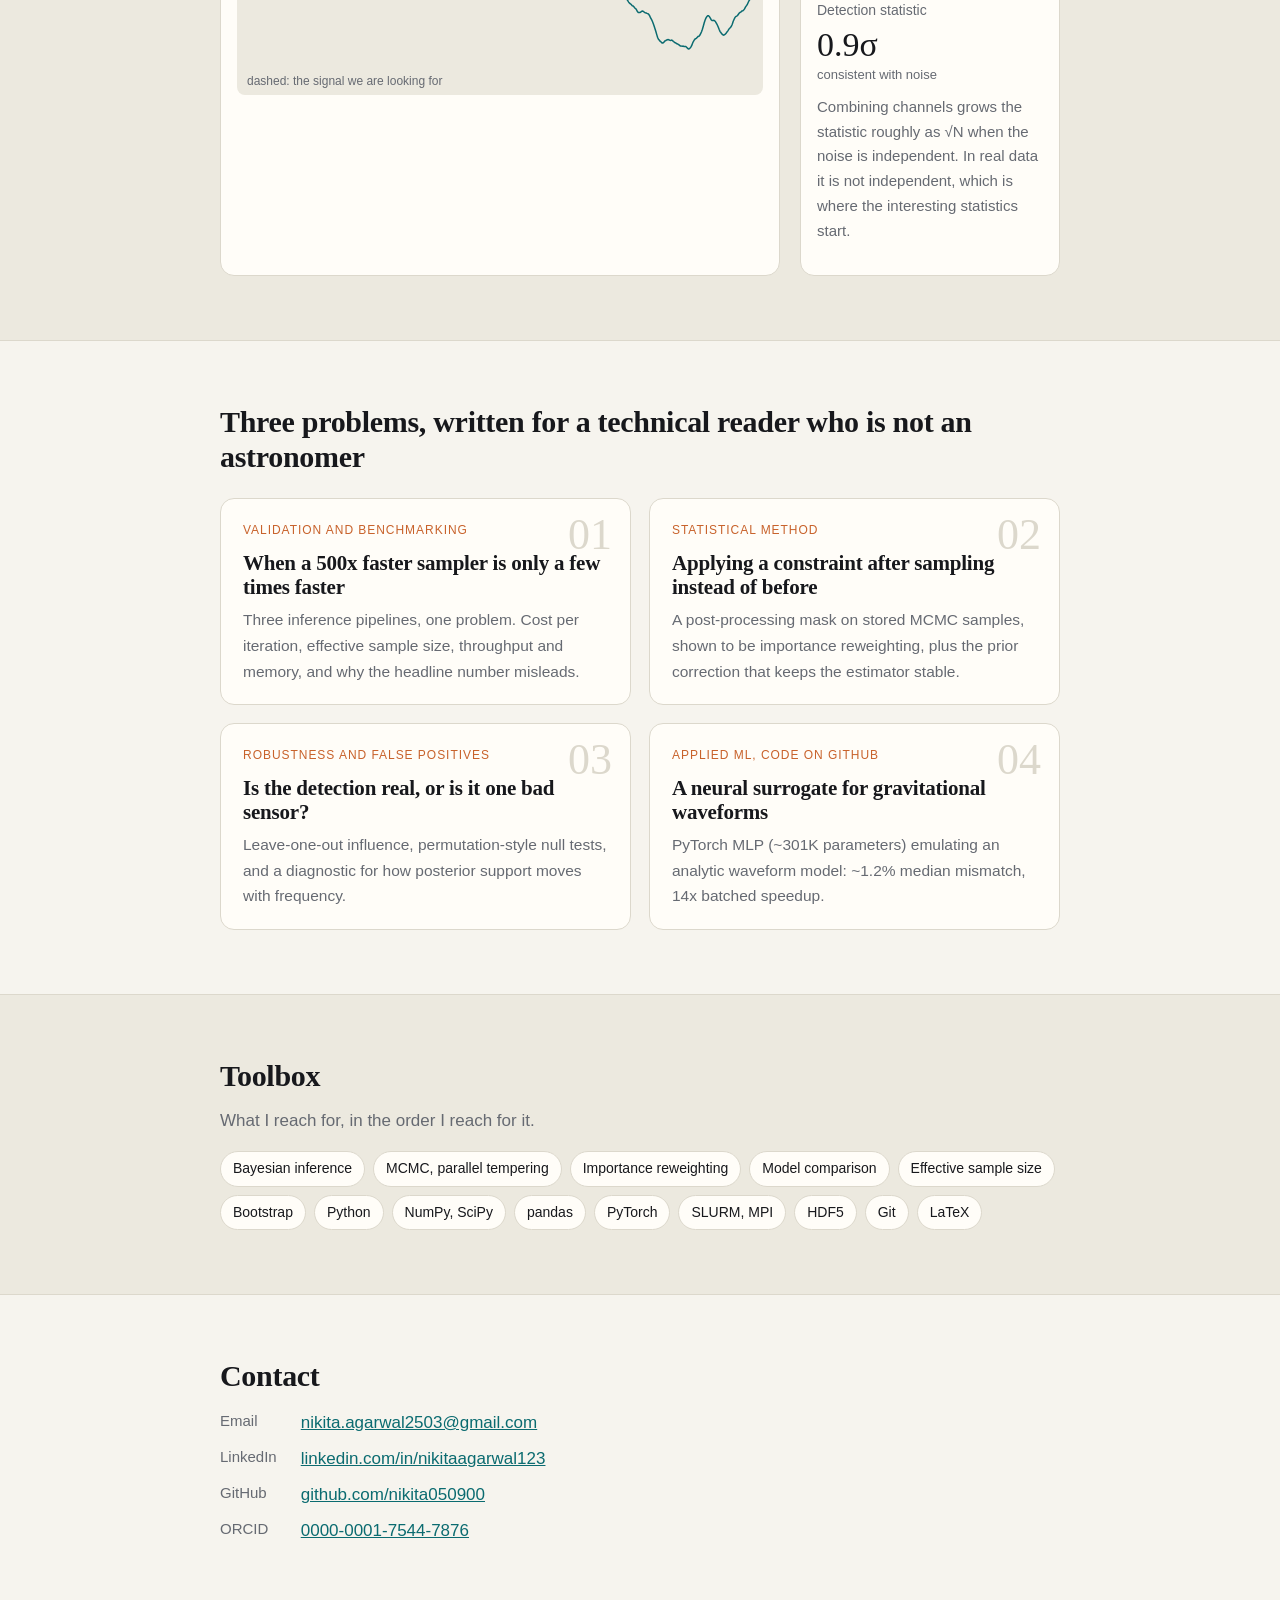
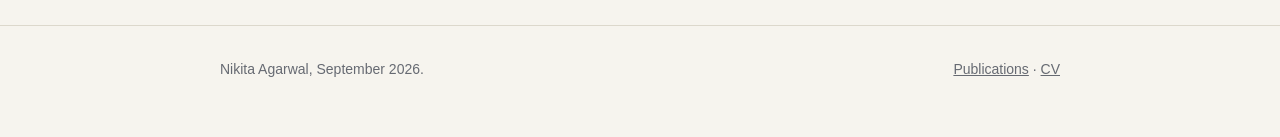
==== commit b7dfd1c9: "Remove beta label, May 2027 finish date, plain-language styles" ====
--- a/index.html
+++ b/index.html
@@ -10,7 +10,7 @@
 <body>
 
 <div class="nav"><div class="wrap">
-  <a class="brand" href="index.html">Nikita Agarwal</a><span class="beta" title="This site is a work in progress">beta</span>
+  <a class="brand" href="index.html">Nikita Agarwal</a>
   <ul>
     <li><a href="#demo">Demo</a></li>
     <li><a href="#work">Work</a></li>
@@ -39,7 +39,7 @@
 <section id="about">
   <div class="wrap reveal">
     <p class="lead">My PhD uses 15 years of timing data from 68 pulsars, some of the most precise clocks in the universe, to search for a faint periodic signal from pairs of supermassive black holes. No single pulsar shows it. The signal only appears when all of them are modeled together, which means the real work is statistical: billions of MCMC samples, competing noise models, and a lot of care about what counts as evidence.</p>
-    <p class="lead">I finish in August 2027 and am looking for full-time roles in quantitative research, model risk and validation, statistical science, or scientific computing, anywhere in the US.</p>
+    <p class="lead">I finish in May 2027 and am looking for full-time roles in quantitative research, model risk and validation, statistical science, or scientific computing, anywhere in the US.</p>
     <div class="facts">
       <div class="fact"><b>68</b><span>pulsars modeled jointly</span></div>
       <div class="fact"><b>15 yr</b><span>of timing data</span></div>
@@ -125,7 +125,7 @@
   </div>
 </section>
 
-<footer><div class="wrap"><span>Nikita Agarwal, September 2026. This site is a beta version and still being built.</span><span><a href="publications.html">Publications</a> · <a href="cv.html">CV</a></span></div></footer>
+<footer><div class="wrap"><span>Nikita Agarwal, September 2026.</span><span><a href="publications.html">Publications</a> · <a href="cv.html">CV</a></span></div></footer>
 <script src="script.js"></script>
 </body>
 </html>
--- a/style.css
+++ b/style.css
@@ -31,7 +31,8 @@
 
 /* nav */
 .nav { position: sticky; top: 0; z-index: 10; background: color-mix(in srgb, var(--bg) 88%, transparent); backdrop-filter: blur(8px); border-bottom: 1px solid var(--line); }
-.nav .wrap { display: flex; align-items: center; justify-content: space-between; height: 56px; }
+.nav .wrap { display: flex; align-items: center; height: 56px; }
+.nav .wrap ul { margin-left: auto; }
 .nav .brand { font-family: var(--serif); font-size: 18px; color: var(--fg); text-decoration: none; }
 .nav ul { list-style: none; margin: 0; padding: 0; display: flex; gap: 22px; }
 .nav a { color: var(--muted); text-decoration: none; font-size: 15px; }
@@ -144,3 +145,8 @@
 .callout { border-left: 3px solid var(--accent); padding: 4px 0 4px 16px; font-size: 18px; max-width: 62ch; }
 
 .beta { font-size: 11px; letter-spacing: .08em; text-transform: uppercase; color: var(--accent2); border: 1px solid var(--accent2); border-radius: 999px; padding: 2px 8px; margin-left: 10px; vertical-align: middle; }
+
+.tldr { border: 1px solid var(--accent2); border-radius: 10px; padding: 14px 18px; margin: 8px 0 28px; }
+.tldr-h { font-size: 12px; letter-spacing: .08em; text-transform: uppercase; color: var(--accent2); margin-bottom: 6px; font-weight: 600; }
+.tldr ul { margin: 0; padding-left: 18px; }
+.tldr li { margin: 4px 0; }
